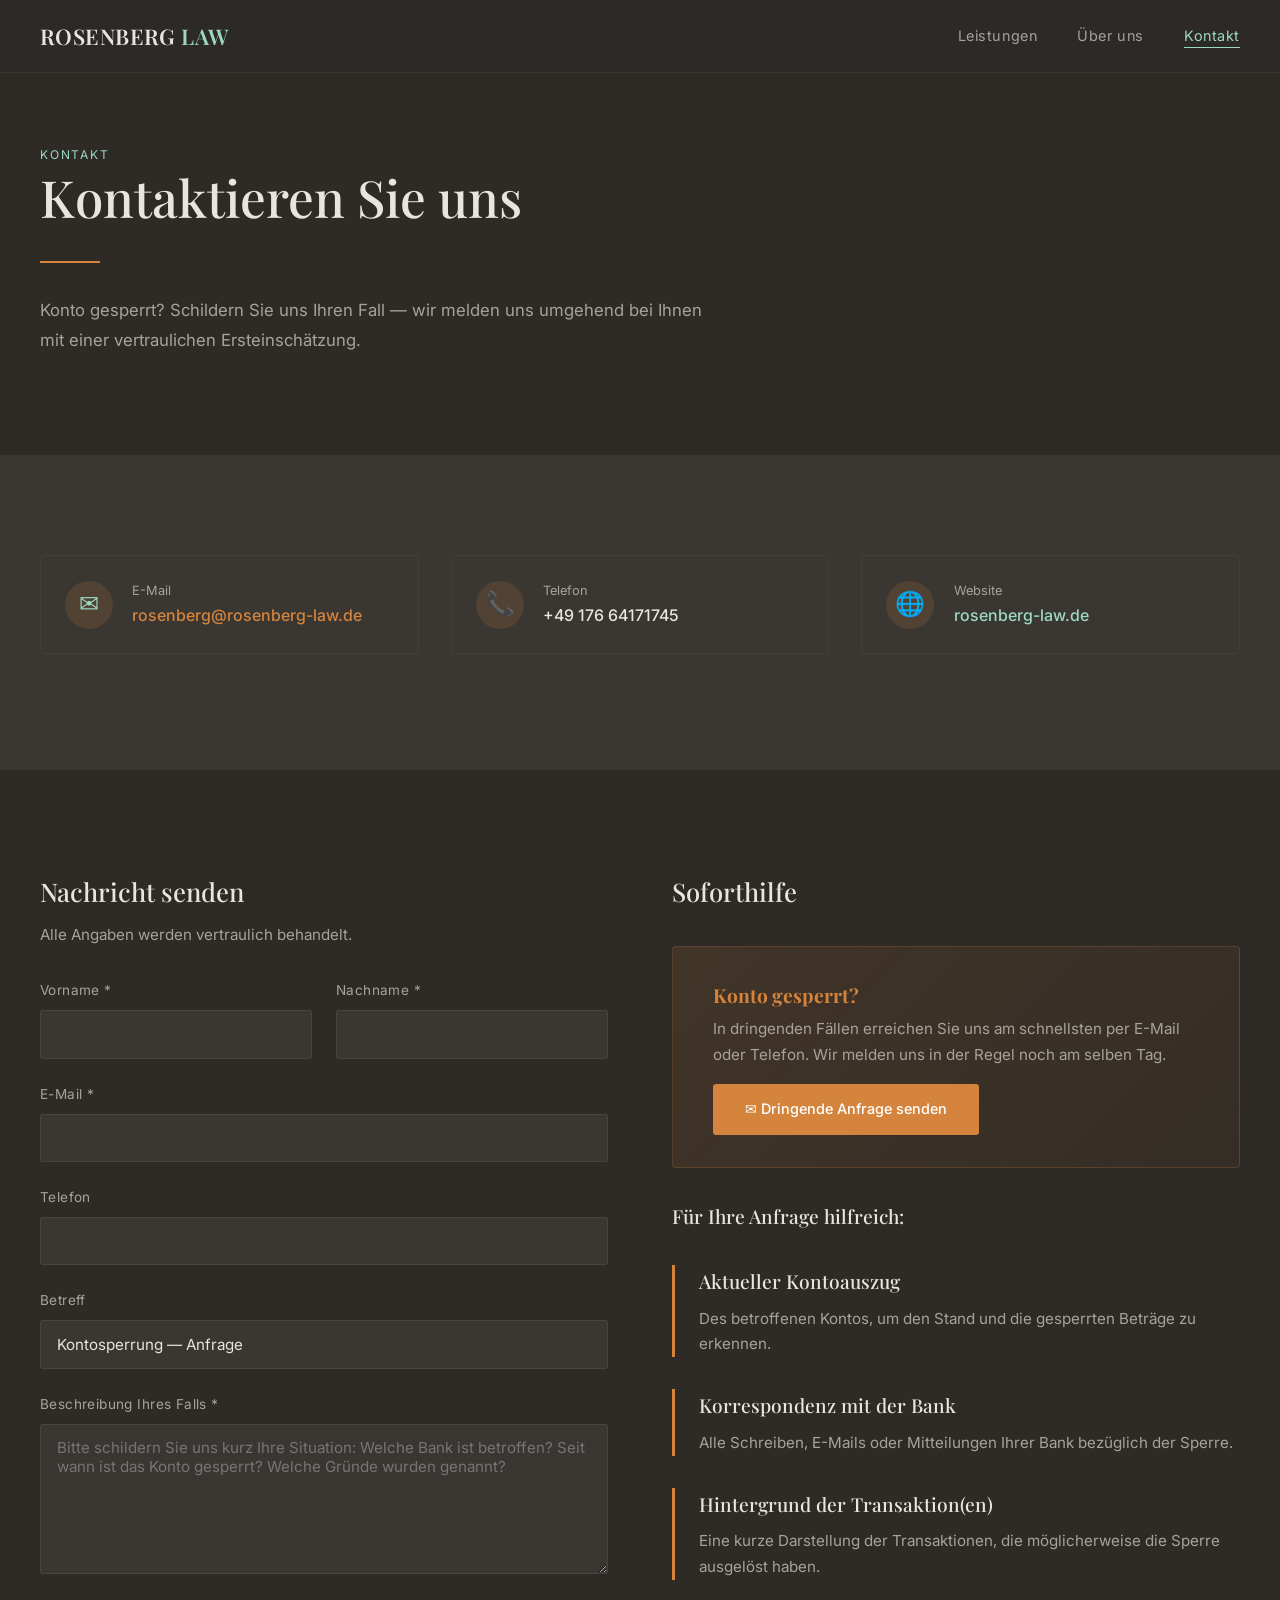
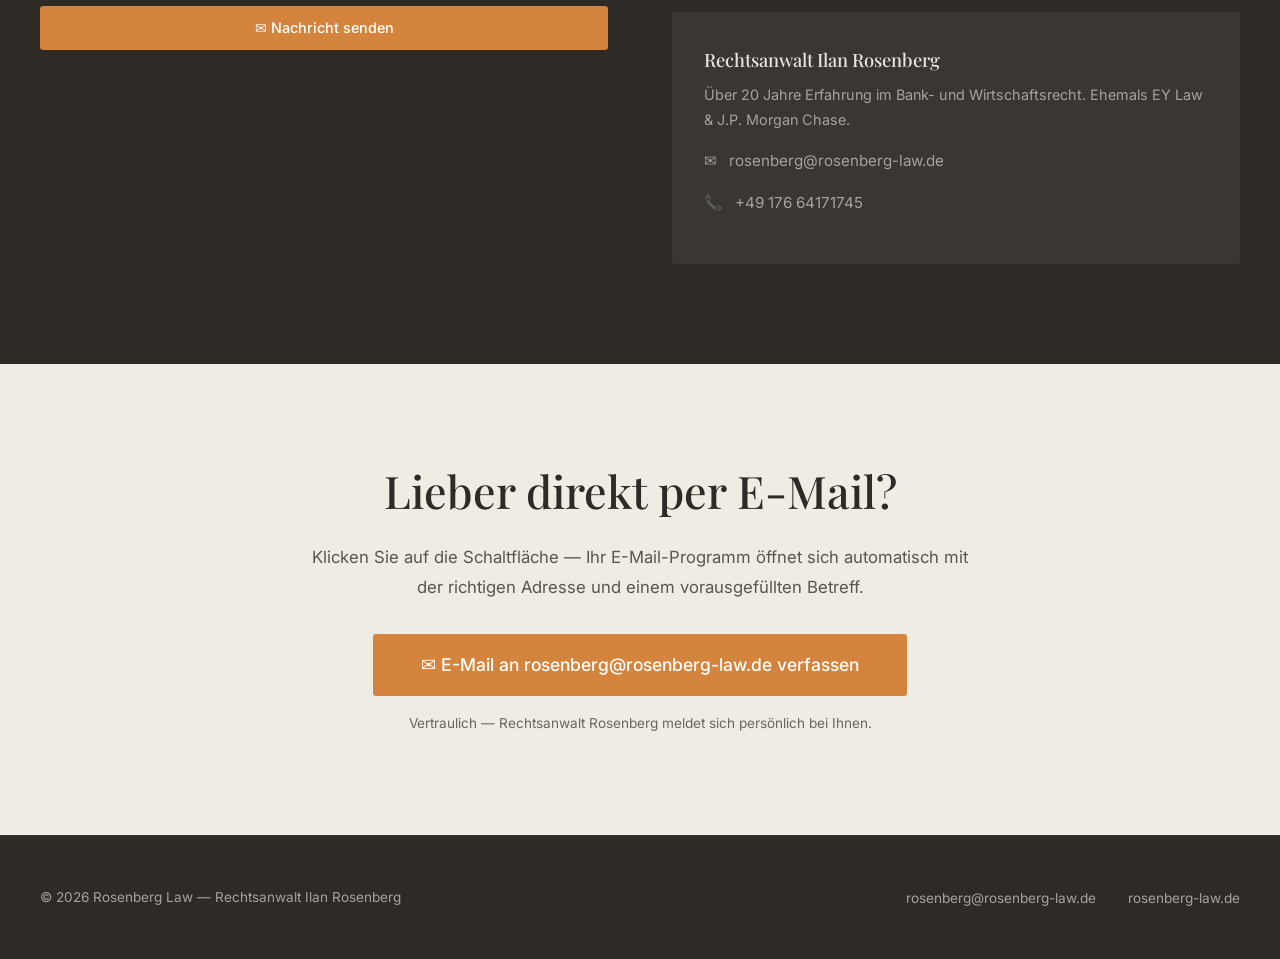
==== kontakt.html @ b6b386b5 "Add files via upload" ====
<!DOCTYPE html>
<html lang="de">
<head>
  <meta charset="UTF-8">
  <meta name="viewport" content="width=device-width, initial-scale=1.0">
  <meta name="description" content="Kontaktieren Sie Rechtsanwalt Ilan Rosenberg für eine vertrauliche Ersteinschätzung bei Kontosperrung.">
  <title>Kontakt | Rosenberg Law</title>
  <link rel="stylesheet" href="styles.css">
</head>
<body>

  <!-- NAV -->
  <nav class="nav">
    <div class="nav-inner">
      <a href="index.html" class="nav-logo">ROSENBERG <span>LAW</span></a>
      <ul class="nav-links" id="navLinks">
        <li><a href="leistungen.html">Leistungen</a></li>
        <li><a href="ueber-uns.html">Über uns</a></li>
        <li><a href="kontakt.html" class="active">Kontakt</a></li>
      </ul>
      <button class="nav-toggle" id="navToggle" aria-label="Menü">
        <span></span><span></span><span></span>
      </button>
    </div>
  </nav>

  <!-- PAGE HERO -->
  <section class="section section-dark" style="padding-top: 140px;">
    <div class="container">
      <span class="section-label">Kontakt</span>
      <h1 class="section-title" style="font-size: clamp(2rem, 4vw, 3.2rem);">Kontaktieren Sie uns</h1>
      <div class="divider"></div>
      <p class="section-text">
        Konto gesperrt? Schildern Sie uns Ihren Fall — wir melden uns umgehend bei Ihnen
        mit einer vertraulichen Ersteinschätzung.
      </p>
    </div>
  </section>

  <!-- CONTACT METHODS -->
  <section class="section section-darker">
    <div class="container">
      <div class="grid-3">
        <!-- Email CTA box -->
        <a href="mailto:rosenberg@rosenberg-law.de?subject=Kontosperrung%20–%20Anfrage" class="contact-card" style="text-decoration: none;">
          <div class="icon">✉</div>
          <div>
            <div class="label">E-Mail</div>
            <div class="value" style="color: var(--orange);">rosenberg@rosenberg-law.de</div>
          </div>
        </a>

        <!-- Phone -->
        <a href="tel:+4917664171745" class="contact-card" style="text-decoration: none;">
          <div class="icon">📞</div>
          <div>
            <div class="label">Telefon</div>
            <div class="value" style="color: var(--text-light);">+49 176 64171745</div>
          </div>
        </a>

        <!-- Website -->
        <a href="https://rosenberg-law.de" target="_blank" rel="noopener" class="contact-card" style="text-decoration: none;">
          <div class="icon">🌐</div>
          <div>
            <div class="label">Website</div>
            <div class="value" style="color: var(--mint);">rosenberg-law.de</div>
          </div>
        </a>
      </div>
    </div>
  </section>

  <!-- CONTACT FORM + INFO -->
  <section class="section section-dark">
    <div class="container">
      <div class="contact-grid">
        <!-- FORM -->
        <div>
          <h2 style="font-family: var(--serif); font-size: 1.6rem; font-weight: 500; margin-bottom: 0.5rem;">Nachricht senden</h2>
          <p style="color: var(--text-muted); margin-bottom: 2rem; font-size: 0.95rem;">
            Alle Angaben werden vertraulich behandelt.
          </p>

          <form action="mailto:rosenberg@rosenberg-law.de" method="post" enctype="text/plain">
            <div class="grid-2" style="gap: 1.5rem;">
              <div class="form-group">
                <label for="vorname">Vorname *</label>
                <input type="text" id="vorname" name="Vorname" required>
              </div>
              <div class="form-group">
                <label for="nachname">Nachname *</label>
                <input type="text" id="nachname" name="Nachname" required>
              </div>
            </div>

            <div class="form-group">
              <label for="email">E-Mail *</label>
              <input type="email" id="email" name="E-Mail" required>
            </div>

            <div class="form-group">
              <label for="telefon">Telefon</label>
              <input type="tel" id="telefon" name="Telefon">
            </div>

            <div class="form-group">
              <label for="betreff">Betreff</label>
              <input type="text" id="betreff" name="Betreff" value="Kontosperrung — Anfrage">
            </div>

            <div class="form-group">
              <label for="nachricht">Beschreibung Ihres Falls *</label>
              <textarea id="nachricht" name="Nachricht" placeholder="Bitte schildern Sie uns kurz Ihre Situation: Welche Bank ist betroffen? Seit wann ist das Konto gesperrt? Welche Gründe wurden genannt?" required></textarea>
            </div>

            <button type="submit" class="btn btn-primary" style="width: 100%; justify-content: center;">✉ Nachricht senden</button>
          </form>
        </div>

        <!-- INFO SIDEBAR -->
        <div>
          <h2 style="font-family: var(--serif); font-size: 1.6rem; font-weight: 500; margin-bottom: 2rem;">Soforthilfe</h2>

          <div class="urgency-banner" style="flex-direction: column; text-align: left;">
            <div>
              <h3>Konto gesperrt?</h3>
              <p style="margin-bottom: 1rem;">In dringenden Fällen erreichen Sie uns am schnellsten per E-Mail oder Telefon. Wir melden uns in der Regel noch am selben Tag.</p>
              <a href="mailto:rosenberg@rosenberg-law.de?subject=DRINGEND%20–%20Kontosperrung" class="btn btn-primary">✉ Dringende Anfrage senden</a>
            </div>
          </div>

          <div style="margin-top: 2rem;">
            <h3 style="font-family: var(--serif); font-size: 1.2rem; font-weight: 500; margin-bottom: 1rem;">Für Ihre Anfrage hilfreich:</h3>
            <div class="info-block">
              <h3>Aktueller Kontoauszug</h3>
              <p>Des betroffenen Kontos, um den Stand und die gesperrten Beträge zu erkennen.</p>
            </div>
            <div class="info-block">
              <h3>Korrespondenz mit der Bank</h3>
              <p>Alle Schreiben, E-Mails oder Mitteilungen Ihrer Bank bezüglich der Sperre.</p>
            </div>
            <div class="info-block">
              <h3>Hintergrund der Transaktion(en)</h3>
              <p>Eine kurze Darstellung der Transaktionen, die möglicherweise die Sperre ausgelöst haben.</p>
            </div>
          </div>

          <div style="margin-top: 2rem; padding: 2rem; background: var(--dark-lighter); border-radius: 4px;">
            <h3 style="font-family: var(--serif); font-size: 1.15rem; font-weight: 500; margin-bottom: 0.5rem;">Rechtsanwalt Ilan Rosenberg</h3>
            <p style="color: var(--text-muted); font-size: 0.9rem; margin-bottom: 1rem;">
              Über 20 Jahre Erfahrung im Bank- und Wirtschaftsrecht. Ehemals EY Law &amp; J.P. Morgan Chase.
            </p>
            <div class="bio-contact-item">
              <span>✉</span>
              <a href="mailto:rosenberg@rosenberg-law.de">rosenberg@rosenberg-law.de</a>
            </div>
            <div class="bio-contact-item">
              <span>📞</span>
              <a href="tel:+4917664171745">+49 176 64171745</a>
            </div>
          </div>
        </div>
      </div>
    </div>
  </section>

  <!-- LARGE EMAIL CTA -->
  <section class="section section-cream" style="text-align: center;">
    <div class="container">
      <h2 class="section-title">Lieber direkt per E-Mail?</h2>
      <p class="section-text" style="margin: 0 auto 2rem;">
        Klicken Sie auf die Schaltfläche — Ihr E-Mail-Programm öffnet sich automatisch
        mit der richtigen Adresse und einem vorausgefüllten Betreff.
      </p>
      <a href="mailto:rosenberg@rosenberg-law.de?subject=Kontosperrung%20–%20Anfrage&body=Sehr%20geehrter%20Herr%20Rosenberg%2C%0A%0Aich%20wende%20mich%20an%20Sie%2C%20da%20mein%20Konto%20gesperrt%20wurde.%0A%0AMit%20freundlichen%20Grüßen" class="btn btn-primary" style="font-size: 1.1rem; padding: 1rem 3rem;">
        ✉ E-Mail an rosenberg@rosenberg-law.de verfassen
      </a>
      <p style="color: #6B6560; font-size: 0.85rem; margin-top: 1rem;">
        Vertraulich — Rechtsanwalt Rosenberg meldet sich persönlich bei Ihnen.
      </p>
    </div>
  </section>

  <!-- FOOTER -->
  <footer class="footer">
    <div class="footer-inner">
      <div class="footer-copy">© 2026 Rosenberg Law — Rechtsanwalt Ilan Rosenberg</div>
      <ul class="footer-links">
        <li><a href="mailto:rosenberg@rosenberg-law.de">rosenberg@rosenberg-law.de</a></li>
        <li><a href="https://rosenberg-law.de" target="_blank" rel="noopener">rosenberg-law.de</a></li>
      </ul>
    </div>
  </footer>

  <script>
    const toggle = document.getElementById('navToggle');
    const links = document.getElementById('navLinks');
    toggle.addEventListener('click', () => links.classList.toggle('open'));
  </script>

</body>
</html>
---- styles.css ----
/* ========================================
   ROSENBERG LAW — Kontosperrung Website
   Color Palette:
   - Dark bg:     #2E2A26 (charcoal brown)
   - Accent mint: #9CD8C3
   - Accent orange: #D4843C
   - Light bg:    #F0EBE3 (warm cream)
   - Text light:  #E8E4DF
   - Text muted:  #A8A29E
   ======================================== */

@import url('https://fonts.googleapis.com/css2?family=Playfair+Display:ital,wght@0,400;0,500;0,600;0,700;1,400;1,500&family=Inter:wght@300;400;500;600&display=swap');

*, *::before, *::after {
  margin: 0;
  padding: 0;
  box-sizing: border-box;
}

:root {
  --dark: #2E2A26;
  --dark-lighter: #3A3632;
  --mint: #9CD8C3;
  --mint-dim: rgba(156, 216, 195, 0.15);
  --orange: #D4843C;
  --orange-dim: rgba(212, 132, 60, 0.15);
  --cream: #F0EBE3;
  --text-light: #E8E4DF;
  --text-muted: #A8A29E;
  --serif: 'Playfair Display', Georgia, serif;
  --sans: 'Inter', -apple-system, sans-serif;
}

html {
  scroll-behavior: smooth;
  font-size: 16px;
}

body {
  background: var(--dark);
  color: var(--text-light);
  font-family: var(--sans);
  line-height: 1.7;
  -webkit-font-smoothing: antialiased;
}

a {
  color: var(--mint);
  text-decoration: none;
  transition: color 0.2s;
}

a:hover {
  color: var(--orange);
}

img {
  max-width: 100%;
  height: auto;
}

/* ---- NAV ---- */
.nav {
  position: fixed;
  top: 0;
  left: 0;
  right: 0;
  z-index: 1000;
  background: rgba(46, 42, 38, 0.95);
  backdrop-filter: blur(12px);
  border-bottom: 1px solid rgba(156, 216, 195, 0.08);
  padding: 0 2rem;
}

.nav-inner {
  max-width: 1200px;
  margin: 0 auto;
  display: flex;
  justify-content: space-between;
  align-items: center;
  height: 72px;
}

.nav-logo {
  font-family: var(--serif);
  font-size: 1.35rem;
  font-weight: 600;
  color: var(--text-light);
  letter-spacing: 0.02em;
}

.nav-logo span {
  color: var(--mint);
}

.nav-links {
  display: flex;
  gap: 2.5rem;
  list-style: none;
}

.nav-links a {
  font-size: 0.9rem;
  font-weight: 400;
  color: var(--text-muted);
  letter-spacing: 0.04em;
  text-transform: none;
  position: relative;
  padding-bottom: 2px;
}

.nav-links a:hover,
.nav-links a.active {
  color: var(--mint);
}

.nav-links a::after {
  content: '';
  position: absolute;
  bottom: -2px;
  left: 0;
  width: 0;
  height: 1px;
  background: var(--mint);
  transition: width 0.3s;
}

.nav-links a:hover::after,
.nav-links a.active::after {
  width: 100%;
}

/* Mobile nav toggle */
.nav-toggle {
  display: none;
  background: none;
  border: none;
  cursor: pointer;
  padding: 0.5rem;
}

.nav-toggle span {
  display: block;
  width: 24px;
  height: 2px;
  background: var(--text-light);
  margin: 5px 0;
  transition: 0.3s;
}

/* ---- HERO ---- */
.hero {
  min-height: 100vh;
  display: flex;
  align-items: center;
  padding: 120px 2rem 80px;
  position: relative;
  overflow: hidden;
}

.hero::before {
  content: '';
  position: absolute;
  top: -40%;
  right: -20%;
  width: 600px;
  height: 600px;
  background: radial-gradient(circle, rgba(212, 132, 60, 0.06) 0%, transparent 70%);
  pointer-events: none;
}

.hero-inner {
  max-width: 1200px;
  margin: 0 auto;
  width: 100%;
}

.hero-label {
  display: inline-block;
  font-size: 0.75rem;
  letter-spacing: 0.15em;
  text-transform: uppercase;
  color: var(--orange);
  border: 1px solid rgba(212, 132, 60, 0.3);
  padding: 0.35rem 1rem;
  border-radius: 2px;
  margin-bottom: 2rem;
}

.hero h1 {
  font-family: var(--serif);
  font-size: clamp(2.4rem, 5vw, 4rem);
  font-weight: 500;
  line-height: 1.15;
  color: var(--text-light);
  max-width: 720px;
  margin-bottom: 1.5rem;
}

.hero h1 em {
  color: var(--orange);
  font-style: normal;
}

.hero-sub {
  font-size: 1.1rem;
  color: var(--text-muted);
  max-width: 600px;
  line-height: 1.8;
  margin-bottom: 2.5rem;
}

/* ---- BUTTONS ---- */
.btn {
  display: inline-flex;
  align-items: center;
  gap: 0.5rem;
  padding: 0.85rem 2rem;
  font-family: var(--sans);
  font-size: 0.9rem;
  font-weight: 500;
  border: none;
  border-radius: 3px;
  cursor: pointer;
  transition: all 0.25s;
  text-decoration: none;
}

.btn-primary {
  background: var(--orange);
  color: #fff;
}

.btn-primary:hover {
  background: #c07535;
  color: #fff;
}

.btn-outline {
  background: transparent;
  color: var(--mint);
  border: 1px solid rgba(156, 216, 195, 0.3);
}

.btn-outline:hover {
  background: var(--mint-dim);
  color: var(--mint);
}

.btn-group {
  display: flex;
  gap: 1rem;
  flex-wrap: wrap;
}

/* ---- EMAIL CTA BOX ---- */
.email-cta {
  display: inline-flex;
  align-items: center;
  gap: 0.75rem;
  background: var(--orange-dim);
  border: 1px solid rgba(212, 132, 60, 0.25);
  border-radius: 4px;
  padding: 1rem 1.5rem;
  transition: all 0.25s;
  color: var(--text-light);
}

.email-cta:hover {
  background: rgba(212, 132, 60, 0.25);
  color: var(--text-light);
  border-color: var(--orange);
}

.email-cta .icon {
  font-size: 1.3rem;
}

.email-cta .label {
  font-size: 0.8rem;
  color: var(--text-muted);
  display: block;
}

.email-cta .address {
  font-size: 1rem;
  font-weight: 500;
  color: var(--orange);
}

/* ---- SECTIONS ---- */
.section {
  padding: 100px 2rem;
}

.section-dark {
  background: var(--dark);
}

.section-darker {
  background: var(--dark-lighter);
}

.section-cream {
  background: var(--cream);
  color: #2E2A26;
}

.section-cream .text-muted {
  color: #6B6560;
}

.container {
  max-width: 1200px;
  margin: 0 auto;
}

.section-label {
  font-size: 0.75rem;
  letter-spacing: 0.15em;
  text-transform: uppercase;
  color: var(--mint);
  margin-bottom: 1rem;
}

.section-cream .section-label {
  color: var(--orange);
}

.section-title {
  font-family: var(--serif);
  font-size: clamp(1.8rem, 3.5vw, 2.8rem);
  font-weight: 500;
  line-height: 1.2;
  margin-bottom: 1.5rem;
}

.section-cream .section-title {
  color: var(--dark);
}

.section-text {
  font-size: 1.05rem;
  color: var(--text-muted);
  max-width: 680px;
  line-height: 1.8;
}

.section-cream .section-text {
  color: #5A5550;
}

.divider {
  width: 60px;
  height: 2px;
  background: var(--orange);
  margin: 2rem 0;
}

/* ---- GRID LAYOUTS ---- */
.grid-2 {
  display: grid;
  grid-template-columns: 1fr 1fr;
  gap: 3rem;
  align-items: start;
}

.grid-3 {
  display: grid;
  grid-template-columns: repeat(3, 1fr);
  gap: 2rem;
}

/* ---- CARDS ---- */
.card {
  background: var(--dark-lighter);
  border: 1px solid rgba(156, 216, 195, 0.06);
  border-radius: 4px;
  padding: 2.5rem 2rem;
  transition: all 0.3s;
}

.card:hover {
  border-color: rgba(156, 216, 195, 0.15);
  transform: translateY(-2px);
}

.card-icon {
  font-size: 2rem;
  margin-bottom: 1.2rem;
}

.card h3 {
  font-family: var(--serif);
  font-size: 1.25rem;
  font-weight: 500;
  margin-bottom: 0.8rem;
  color: var(--text-light);
}

.card p {
  font-size: 0.95rem;
  color: var(--text-muted);
  line-height: 1.7;
}

/* Cream-section cards */
.section-cream .card {
  background: #fff;
  border-color: rgba(46, 42, 38, 0.08);
}

.section-cream .card:hover {
  border-color: var(--orange);
}

.section-cream .card h3 {
  color: var(--dark);
}

.section-cream .card p {
  color: #5A5550;
}

/* ---- INFO BLOCKS (kontosperre style) ---- */
.info-block {
  border-left: 3px solid var(--orange);
  padding-left: 1.5rem;
  margin: 2rem 0;
}

.info-block h3 {
  font-family: var(--serif);
  font-size: 1.2rem;
  font-weight: 500;
  margin-bottom: 0.5rem;
}

.info-block p {
  color: var(--text-muted);
  font-size: 0.95rem;
}

/* ---- STEPS ---- */
.steps {
  counter-reset: step;
}

.step {
  display: flex;
  gap: 2rem;
  margin-bottom: 3rem;
  align-items: flex-start;
}

.step-number {
  flex-shrink: 0;
  width: 56px;
  height: 56px;
  display: flex;
  align-items: center;
  justify-content: center;
  font-family: var(--serif);
  font-size: 1.4rem;
  font-weight: 600;
  color: var(--orange);
  border: 1px solid rgba(212, 132, 60, 0.3);
  border-radius: 50%;
}

.step-content h3 {
  font-family: var(--serif);
  font-size: 1.15rem;
  font-weight: 500;
  margin-bottom: 0.5rem;
}

.step-content p {
  color: var(--text-muted);
  font-size: 0.95rem;
}

/* ---- URGENCY BANNER ---- */
.urgency-banner {
  background: linear-gradient(135deg, rgba(212, 132, 60, 0.12), rgba(212, 132, 60, 0.04));
  border: 1px solid rgba(212, 132, 60, 0.2);
  border-radius: 4px;
  padding: 2rem 2.5rem;
  margin: 2rem 0;
  display: flex;
  align-items: center;
  gap: 1.5rem;
}

.urgency-banner .icon {
  font-size: 2.5rem;
  flex-shrink: 0;
}

.urgency-banner h3 {
  font-family: var(--serif);
  font-size: 1.2rem;
  color: var(--orange);
  margin-bottom: 0.3rem;
}

.urgency-banner p {
  font-size: 0.95rem;
  color: var(--text-muted);
}

/* ---- ABOUT / BIO ---- */
.bio-grid {
  display: grid;
  grid-template-columns: 1fr 1.5fr;
  gap: 4rem;
  align-items: start;
}

.bio-sidebar {
  position: sticky;
  top: 100px;
}

.bio-name {
  font-family: var(--serif);
  font-size: 2rem;
  font-weight: 500;
  margin-bottom: 0.5rem;
}

.bio-title {
  color: var(--mint);
  font-size: 0.95rem;
  margin-bottom: 2rem;
}

.bio-contact-item {
  display: flex;
  align-items: center;
  gap: 0.75rem;
  margin-bottom: 1rem;
  font-size: 0.95rem;
  color: var(--text-muted);
}

.bio-contact-item a {
  color: var(--text-muted);
}

.bio-contact-item a:hover {
  color: var(--mint);
}

/* ---- CONTACT FORM ---- */
.contact-grid {
  display: grid;
  grid-template-columns: 1fr 1fr;
  gap: 4rem;
}

.form-group {
  margin-bottom: 1.5rem;
}

.form-group label {
  display: block;
  font-size: 0.85rem;
  color: var(--text-muted);
  margin-bottom: 0.5rem;
  letter-spacing: 0.03em;
}

.form-group input,
.form-group textarea {
  width: 100%;
  padding: 0.85rem 1rem;
  background: var(--dark-lighter);
  border: 1px solid rgba(156, 216, 195, 0.1);
  border-radius: 3px;
  color: var(--text-light);
  font-family: var(--sans);
  font-size: 0.95rem;
  transition: border-color 0.2s;
}

.form-group input:focus,
.form-group textarea:focus {
  outline: none;
  border-color: var(--mint);
}

.form-group textarea {
  min-height: 150px;
  resize: vertical;
}

/* ---- CONTACT INFO CARDS ---- */
.contact-card {
  display: flex;
  align-items: center;
  gap: 1.2rem;
  padding: 1.5rem;
  background: var(--dark-lighter);
  border: 1px solid rgba(156, 216, 195, 0.06);
  border-radius: 4px;
  margin-bottom: 1rem;
  transition: border-color 0.2s;
}

.contact-card:hover {
  border-color: rgba(212, 132, 60, 0.3);
}

.contact-card .icon {
  font-size: 1.5rem;
  width: 48px;
  height: 48px;
  display: flex;
  align-items: center;
  justify-content: center;
  background: var(--orange-dim);
  border-radius: 50%;
  flex-shrink: 0;
}

.contact-card .label {
  font-size: 0.8rem;
  color: var(--text-muted);
}

.contact-card .value {
  font-size: 1rem;
  font-weight: 500;
}

/* ---- FOOTER ---- */
.footer {
  background: var(--dark);
  border-top: 1px solid rgba(156, 216, 195, 0.06);
  padding: 3rem 2rem;
}

.footer-inner {
  max-width: 1200px;
  margin: 0 auto;
  display: flex;
  justify-content: space-between;
  align-items: center;
  flex-wrap: wrap;
  gap: 1rem;
}

.footer-copy {
  font-size: 0.85rem;
  color: var(--text-muted);
}

.footer-links {
  display: flex;
  gap: 2rem;
  list-style: none;
}

.footer-links a {
  font-size: 0.85rem;
  color: var(--text-muted);
}

/* ---- RESPONSIVE ---- */
@media (max-width: 900px) {
  .grid-2, .grid-3, .bio-grid, .contact-grid {
    grid-template-columns: 1fr;
  }

  .nav-links {
    display: none;
    position: absolute;
    top: 72px;
    left: 0;
    right: 0;
    background: rgba(46, 42, 38, 0.98);
    flex-direction: column;
    padding: 1.5rem 2rem;
    gap: 1.2rem;
    border-bottom: 1px solid rgba(156, 216, 195, 0.08);
  }

  .nav-links.open {
    display: flex;
  }

  .nav-toggle {
    display: block;
  }

  .hero h1 {
    font-size: 2rem;
  }

  .section {
    padding: 60px 1.5rem;
  }

  .bio-sidebar {
    position: static;
  }

  .step {
    flex-direction: column;
    gap: 1rem;
  }

  .urgency-banner {
    flex-direction: column;
    text-align: center;
  }
}
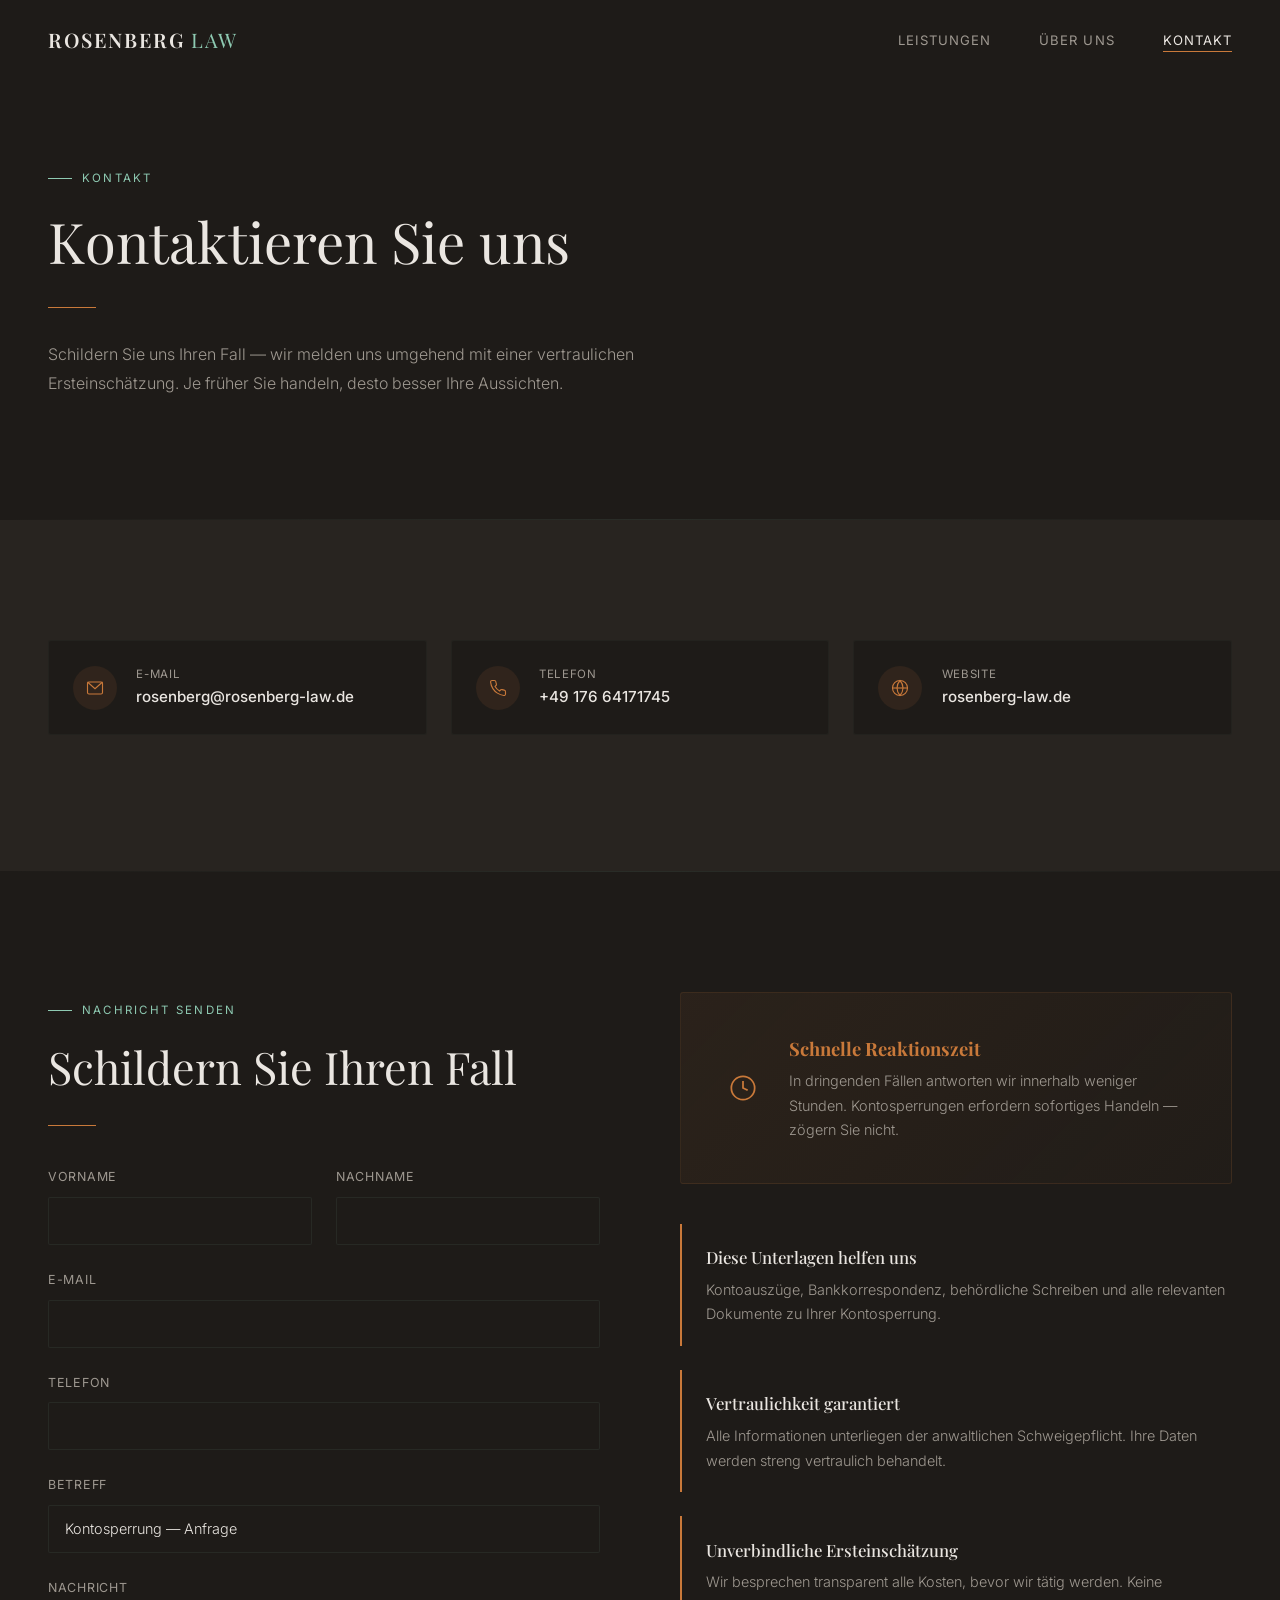
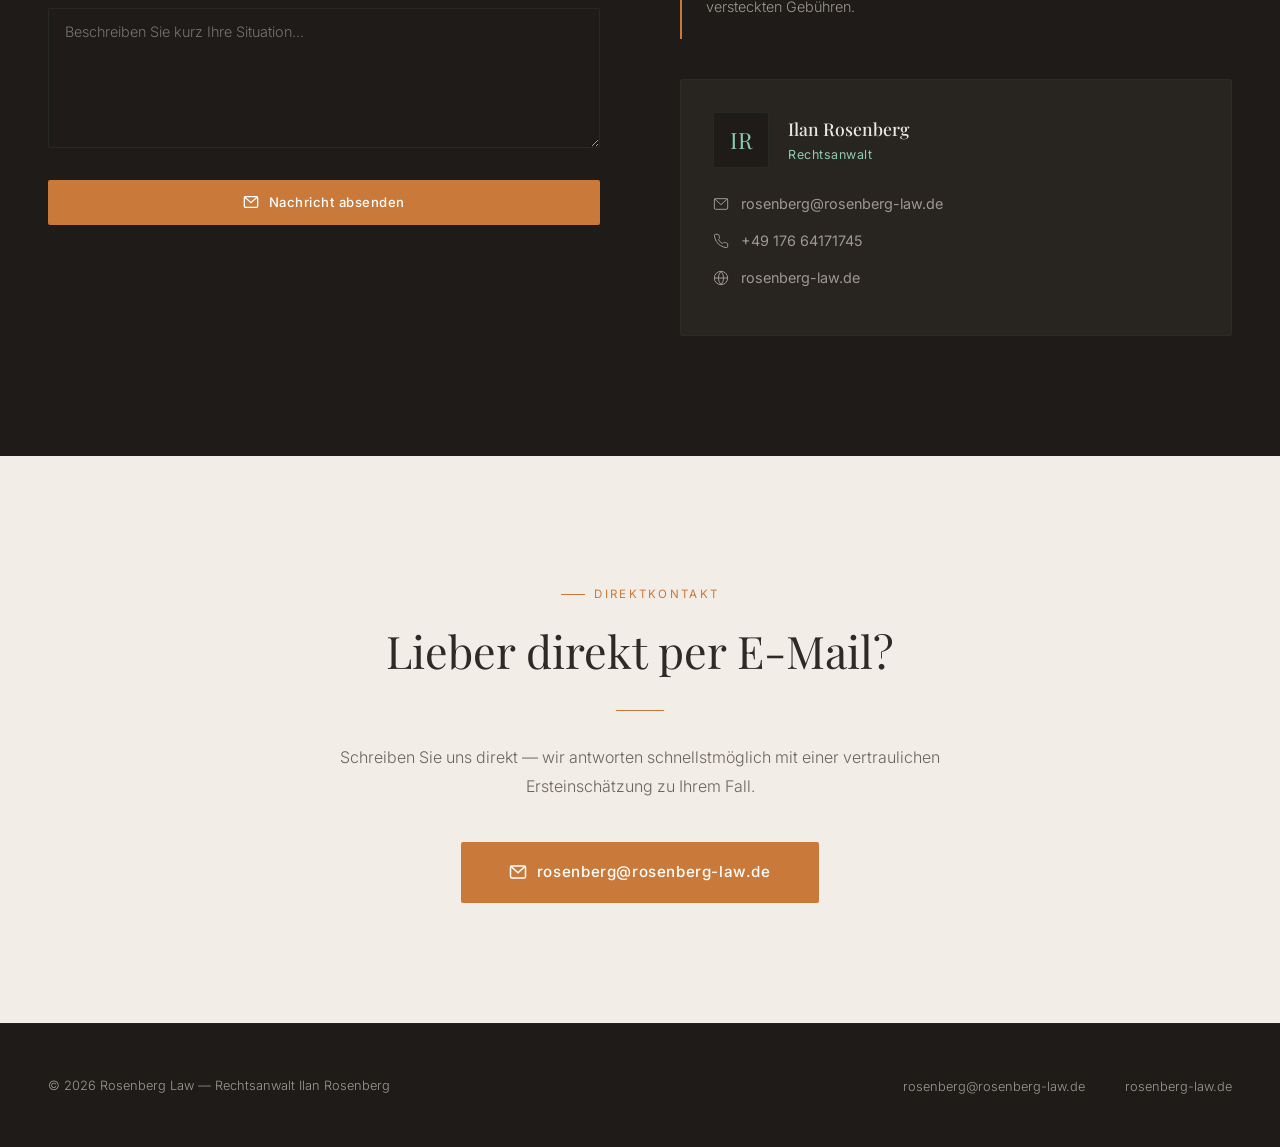
==== commit e3677465: "Add files via upload" ====
--- a/kontakt.html
+++ b/kontakt.html
@@ -3,161 +3,165 @@
 <head>
   <meta charset="UTF-8">
   <meta name="viewport" content="width=device-width, initial-scale=1.0">
-  <meta name="description" content="Kontaktieren Sie Rechtsanwalt Ilan Rosenberg für eine vertrauliche Ersteinschätzung bei Kontosperrung.">
-  <title>Kontakt | Rosenberg Law</title>
+  <meta name="description" content="Kontaktieren Sie Rechtsanwalt Ilan Rosenberg bei Kontosperrung wegen Geldw&auml;scheverdacht. Schnelle und vertrauliche Ersteinsch&auml;tzung.">
+  <title>Kontakt | Rosenberg Law &mdash; Rechtsanwalt f&uuml;r Kontosperrungen</title>
   <link rel="stylesheet" href="styles.css">
 </head>
 <body>
 
-  <!-- NAV -->
-  <nav class="nav">
+  <nav class="nav" id="nav">
     <div class="nav-inner">
-      <a href="index.html" class="nav-logo">ROSENBERG <span>LAW</span></a>
+      <a href="index.html" class="nav-logo">Rosenberg <span>Law</span></a>
       <ul class="nav-links" id="navLinks">
         <li><a href="leistungen.html">Leistungen</a></li>
-        <li><a href="ueber-uns.html">Über uns</a></li>
+        <li><a href="ueber-uns.html">&Uuml;ber uns</a></li>
         <li><a href="kontakt.html" class="active">Kontakt</a></li>
       </ul>
-      <button class="nav-toggle" id="navToggle" aria-label="Menü">
-        <span></span><span></span><span></span>
-      </button>
+      <button class="nav-toggle" id="navToggle" aria-label="Men&uuml;"><span></span><span></span><span></span></button>
     </div>
   </nav>
 
   <!-- PAGE HERO -->
-  <section class="section section-dark" style="padding-top: 140px;">
+  <section class="section section-dark" style="padding-top: 160px;">
     <div class="container">
-      <span class="section-label">Kontakt</span>
-      <h1 class="section-title" style="font-size: clamp(2rem, 4vw, 3.2rem);">Kontaktieren Sie uns</h1>
-      <div class="divider"></div>
-      <p class="section-text">
-        Konto gesperrt? Schildern Sie uns Ihren Fall — wir melden uns umgehend bei Ihnen
-        mit einer vertraulichen Ersteinschätzung.
-      </p>
-    </div>
-  </section>
-
-  <!-- CONTACT METHODS -->
-  <section class="section section-darker">
+      <div class="section-eyebrow reveal"><span class="line"></span> Kontakt</div>
+      <h1 class="section-title reveal" style="font-size: clamp(2.4rem, 4.5vw, 3.5rem);">Kontaktieren Sie uns</h1>
+      <div class="divider reveal"></div>
+      <p class="section-text reveal">Schildern Sie uns Ihren Fall — wir melden uns umgehend mit einer vertraulichen Ersteinsch&auml;tzung. Je fr&uuml;her Sie handeln, desto besser Ihre Aussichten.</p>
+    </div>
+  </section>
+
+  <hr class="section-sep">
+
+  <!-- CONTACT METHOD CARDS -->
+  <section class="section section-surface">
     <div class="container">
       <div class="grid-3">
-        <!-- Email CTA box -->
-        <a href="mailto:rosenberg@rosenberg-law.de?subject=Kontosperrung%20–%20Anfrage" class="contact-card" style="text-decoration: none;">
-          <div class="icon">✉</div>
+        <a href="mailto:rosenberg@rosenberg-law.de" class="contact-card reveal" style="text-decoration: none; color: inherit;">
+          <div class="icon-circle">
+            <svg viewBox="0 0 24 24" fill="none" stroke="currentColor" stroke-width="1.5"><rect x="2" y="4" width="20" height="16" rx="2"/><path d="M22 4L12 13 2 4"/></svg>
+          </div>
           <div>
             <div class="label">E-Mail</div>
-            <div class="value" style="color: var(--orange);">rosenberg@rosenberg-law.de</div>
-          </div>
-        </a>
-
-        <!-- Phone -->
-        <a href="tel:+4917664171745" class="contact-card" style="text-decoration: none;">
-          <div class="icon">📞</div>
+            <div class="value">rosenberg@rosenberg-law.de</div>
+          </div>
+        </a>
+        <a href="tel:+4917664171745" class="contact-card reveal reveal-delay-1" style="text-decoration: none; color: inherit;">
+          <div class="icon-circle">
+            <svg viewBox="0 0 24 24" fill="none" stroke="currentColor" stroke-width="1.5"><path d="M22 16.92v3a2 2 0 0 1-2.18 2 19.79 19.79 0 0 1-8.63-3.07 19.5 19.5 0 0 1-6-6 19.79 19.79 0 0 1-3.07-8.67A2 2 0 0 1 4.11 2h3a2 2 0 0 1 2 1.72 12.84 12.84 0 0 0 .7 2.81 2 2 0 0 1-.45 2.11L8.09 9.91a16 16 0 0 0 6 6l1.27-1.27a2 2 0 0 1 2.11-.45 12.84 12.84 0 0 0 2.81.7A2 2 0 0 1 22 16.92z"/></svg>
+          </div>
           <div>
             <div class="label">Telefon</div>
-            <div class="value" style="color: var(--text-light);">+49 176 64171745</div>
-          </div>
-        </a>
-
-        <!-- Website -->
-        <a href="https://rosenberg-law.de" target="_blank" rel="noopener" class="contact-card" style="text-decoration: none;">
-          <div class="icon">🌐</div>
+            <div class="value">+49 176 64171745</div>
+          </div>
+        </a>
+        <a href="https://rosenberg-law.de" target="_blank" rel="noopener" class="contact-card reveal reveal-delay-2" style="text-decoration: none; color: inherit;">
+          <div class="icon-circle">
+            <svg viewBox="0 0 24 24" fill="none" stroke="currentColor" stroke-width="1.5"><circle cx="12" cy="12" r="10"/><line x1="2" y1="12" x2="22" y2="12"/><path d="M12 2a15.3 15.3 0 0 1 4 10 15.3 15.3 0 0 1-4 10 15.3 15.3 0 0 1-4-10 15.3 15.3 0 0 1 4-10z"/></svg>
+          </div>
           <div>
             <div class="label">Website</div>
-            <div class="value" style="color: var(--mint);">rosenberg-law.de</div>
+            <div class="value">rosenberg-law.de</div>
           </div>
         </a>
       </div>
     </div>
   </section>
 
-  <!-- CONTACT FORM + INFO -->
+  <hr class="section-sep">
+
+  <!-- CONTACT FORM + SIDEBAR -->
   <section class="section section-dark">
     <div class="container">
       <div class="contact-grid">
         <!-- FORM -->
         <div>
-          <h2 style="font-family: var(--serif); font-size: 1.6rem; font-weight: 500; margin-bottom: 0.5rem;">Nachricht senden</h2>
-          <p style="color: var(--text-muted); margin-bottom: 2rem; font-size: 0.95rem;">
-            Alle Angaben werden vertraulich behandelt.
-          </p>
-
-          <form action="mailto:rosenberg@rosenberg-law.de" method="post" enctype="text/plain">
-            <div class="grid-2" style="gap: 1.5rem;">
+          <div class="section-eyebrow reveal"><span class="line"></span> Nachricht senden</div>
+          <h2 class="section-title reveal">Schildern Sie Ihren Fall</h2>
+          <div class="divider reveal"></div>
+          <form action="mailto:rosenberg@rosenberg-law.de" method="post" enctype="text/plain" style="margin-top: 2.5rem;">
+            <div class="grid-2 reveal" style="gap: 1.5rem;">
               <div class="form-group">
-                <label for="vorname">Vorname *</label>
-                <input type="text" id="vorname" name="Vorname" required>
+                <label for="vorname">Vorname</label>
+                <input type="text" id="vorname" name="vorname" required>
               </div>
               <div class="form-group">
-                <label for="nachname">Nachname *</label>
-                <input type="text" id="nachname" name="Nachname" required>
-              </div>
-            </div>
-
-            <div class="form-group">
-              <label for="email">E-Mail *</label>
-              <input type="email" id="email" name="E-Mail" required>
-            </div>
-
-            <div class="form-group">
+                <label for="nachname">Nachname</label>
+                <input type="text" id="nachname" name="nachname" required>
+              </div>
+            </div>
+            <div class="form-group reveal">
+              <label for="email">E-Mail</label>
+              <input type="email" id="email" name="email" required>
+            </div>
+            <div class="form-group reveal">
               <label for="telefon">Telefon</label>
-              <input type="tel" id="telefon" name="Telefon">
-            </div>
-
-            <div class="form-group">
+              <input type="tel" id="telefon" name="telefon">
+            </div>
+            <div class="form-group reveal">
               <label for="betreff">Betreff</label>
-              <input type="text" id="betreff" name="Betreff" value="Kontosperrung — Anfrage">
-            </div>
-
-            <div class="form-group">
-              <label for="nachricht">Beschreibung Ihres Falls *</label>
-              <textarea id="nachricht" name="Nachricht" placeholder="Bitte schildern Sie uns kurz Ihre Situation: Welche Bank ist betroffen? Seit wann ist das Konto gesperrt? Welche Gründe wurden genannt?" required></textarea>
-            </div>
-
-            <button type="submit" class="btn btn-primary" style="width: 100%; justify-content: center;">✉ Nachricht senden</button>
+              <input type="text" id="betreff" name="betreff" value="Kontosperrung — Anfrage">
+            </div>
+            <div class="form-group reveal">
+              <label for="nachricht">Nachricht</label>
+              <textarea id="nachricht" name="nachricht" placeholder="Beschreiben Sie kurz Ihre Situation..."></textarea>
+            </div>
+            <div class="reveal">
+              <button type="submit" class="btn btn-primary" style="width: 100%; justify-content: center;">
+                <svg width="16" height="16" viewBox="0 0 24 24" fill="none" stroke="currentColor" stroke-width="2"><rect x="2" y="4" width="20" height="16" rx="2"/><path d="M22 4L12 13 2 4"/></svg>
+                Nachricht absenden
+              </button>
+            </div>
           </form>
         </div>
 
-        <!-- INFO SIDEBAR -->
+        <!-- SIDEBAR -->
         <div>
-          <h2 style="font-family: var(--serif); font-size: 1.6rem; font-weight: 500; margin-bottom: 2rem;">Soforthilfe</h2>
-
-          <div class="urgency-banner" style="flex-direction: column; text-align: left;">
-            <div>
-              <h3>Konto gesperrt?</h3>
-              <p style="margin-bottom: 1rem;">In dringenden Fällen erreichen Sie uns am schnellsten per E-Mail oder Telefon. Wir melden uns in der Regel noch am selben Tag.</p>
-              <a href="mailto:rosenberg@rosenberg-law.de?subject=DRINGEND%20–%20Kontosperrung" class="btn btn-primary">✉ Dringende Anfrage senden</a>
-            </div>
-          </div>
-
-          <div style="margin-top: 2rem;">
-            <h3 style="font-family: var(--serif); font-size: 1.2rem; font-weight: 500; margin-bottom: 1rem;">Für Ihre Anfrage hilfreich:</h3>
-            <div class="info-block">
-              <h3>Aktueller Kontoauszug</h3>
-              <p>Des betroffenen Kontos, um den Stand und die gesperrten Beträge zu erkennen.</p>
-            </div>
-            <div class="info-block">
-              <h3>Korrespondenz mit der Bank</h3>
-              <p>Alle Schreiben, E-Mails oder Mitteilungen Ihrer Bank bezüglich der Sperre.</p>
-            </div>
-            <div class="info-block">
-              <h3>Hintergrund der Transaktion(en)</h3>
-              <p>Eine kurze Darstellung der Transaktionen, die möglicherweise die Sperre ausgelöst haben.</p>
-            </div>
-          </div>
-
-          <div style="margin-top: 2rem; padding: 2rem; background: var(--dark-lighter); border-radius: 4px;">
-            <h3 style="font-family: var(--serif); font-size: 1.15rem; font-weight: 500; margin-bottom: 0.5rem;">Rechtsanwalt Ilan Rosenberg</h3>
-            <p style="color: var(--text-muted); font-size: 0.9rem; margin-bottom: 1rem;">
-              Über 20 Jahre Erfahrung im Bank- und Wirtschaftsrecht. Ehemals EY Law &amp; J.P. Morgan Chase.
-            </p>
+          <!-- Urgency Banner -->
+          <div class="urgency-banner reveal" style="margin-bottom: 2.5rem;">
+            <svg width="28" height="28" viewBox="0 0 24 24" fill="none" stroke="currentColor" stroke-width="1.5"><circle cx="12" cy="12" r="10"/><polyline points="12 6 12 12 16 14"/></svg>
+            <div style="flex: 1;">
+              <h3>Schnelle Reaktionszeit</h3>
+              <p>In dringenden F&auml;llen antworten wir innerhalb weniger Stunden. Kontosperrungen erfordern sofortiges Handeln — z&ouml;gern Sie nicht.</p>
+            </div>
+          </div>
+
+          <!-- Helpful Documents -->
+          <div class="info-block reveal">
+            <h3>Diese Unterlagen helfen uns</h3>
+            <p>Kontoausz&uuml;ge, Bankkorrespondenz, beh&ouml;rdliche Schreiben und alle relevanten Dokumente zu Ihrer Kontosperrung.</p>
+          </div>
+          <div class="info-block reveal reveal-delay-1">
+            <h3>Vertraulichkeit garantiert</h3>
+            <p>Alle Informationen unterliegen der anwaltlichen Schweigepflicht. Ihre Daten werden streng vertraulich behandelt.</p>
+          </div>
+          <div class="info-block reveal reveal-delay-2">
+            <h3>Unverbindliche Ersteinsch&auml;tzung</h3>
+            <p>Wir besprechen transparent alle Kosten, bevor wir t&auml;tig werden. Keine versteckten Geb&uuml;hren.</p>
+          </div>
+
+          <!-- Mini Lawyer Bio Card -->
+          <div class="reveal reveal-delay-3" style="margin-top: 2.5rem; padding: 2rem; background: var(--dark-surface); border: 1px solid rgba(142,202,178,0.04); border-radius: 3px;">
+            <div style="display: flex; align-items: center; gap: 1.2rem; margin-bottom: 1.5rem;">
+              <div style="width: 56px; height: 56px; background: var(--dark); border: 1px solid rgba(142,202,178,0.08); border-radius: 3px; display: flex; align-items: center; justify-content: center; flex-shrink: 0;">
+                <span style="font-family: var(--serif); font-size: 1.4rem; color: var(--mint);">IR</span>
+              </div>
+              <div>
+                <div style="font-family: var(--serif); font-size: 1.1rem; font-weight: 500;">Ilan Rosenberg</div>
+                <div style="font-size: 0.78rem; color: var(--mint); letter-spacing: 0.04em;">Rechtsanwalt</div>
+              </div>
+            </div>
             <div class="bio-contact-item">
-              <span>✉</span>
+              <svg viewBox="0 0 24 24" fill="none" stroke="currentColor" stroke-width="1.5"><rect x="2" y="4" width="20" height="16" rx="2"/><path d="M22 4L12 13 2 4"/></svg>
               <a href="mailto:rosenberg@rosenberg-law.de">rosenberg@rosenberg-law.de</a>
             </div>
             <div class="bio-contact-item">
-              <span>📞</span>
+              <svg viewBox="0 0 24 24" fill="none" stroke="currentColor" stroke-width="1.5"><path d="M22 16.92v3a2 2 0 0 1-2.18 2 19.79 19.79 0 0 1-8.63-3.07 19.5 19.5 0 0 1-6-6 19.79 19.79 0 0 1-3.07-8.67A2 2 0 0 1 4.11 2h3a2 2 0 0 1 2 1.72 12.84 12.84 0 0 0 .7 2.81 2 2 0 0 1-.45 2.11L8.09 9.91a16 16 0 0 0 6 6l1.27-1.27a2 2 0 0 1 2.11-.45 12.84 12.84 0 0 0 2.81.7A2 2 0 0 1 22 16.92z"/></svg>
               <a href="tel:+4917664171745">+49 176 64171745</a>
+            </div>
+            <div class="bio-contact-item">
+              <svg viewBox="0 0 24 24" fill="none" stroke="currentColor" stroke-width="1.5"><circle cx="12" cy="12" r="10"/><line x1="2" y1="12" x2="22" y2="12"/><path d="M12 2a15.3 15.3 0 0 1 4 10 15.3 15.3 0 0 1-4 10 15.3 15.3 0 0 1-4-10 15.3 15.3 0 0 1 4-10z"/></svg>
+              <a href="https://rosenberg-law.de" target="_blank" rel="noopener">rosenberg-law.de</a>
             </div>
           </div>
         </div>
@@ -165,27 +169,26 @@
     </div>
   </section>
 
-  <!-- LARGE EMAIL CTA -->
-  <section class="section section-cream" style="text-align: center;">
-    <div class="container">
-      <h2 class="section-title">Lieber direkt per E-Mail?</h2>
-      <p class="section-text" style="margin: 0 auto 2rem;">
-        Klicken Sie auf die Schaltfläche — Ihr E-Mail-Programm öffnet sich automatisch
-        mit der richtigen Adresse und einem vorausgefüllten Betreff.
-      </p>
-      <a href="mailto:rosenberg@rosenberg-law.de?subject=Kontosperrung%20–%20Anfrage&body=Sehr%20geehrter%20Herr%20Rosenberg%2C%0A%0Aich%20wende%20mich%20an%20Sie%2C%20da%20mein%20Konto%20gesperrt%20wurde.%0A%0AMit%20freundlichen%20Grüßen" class="btn btn-primary" style="font-size: 1.1rem; padding: 1rem 3rem;">
-        ✉ E-Mail an rosenberg@rosenberg-law.de verfassen
-      </a>
-      <p style="color: #6B6560; font-size: 0.85rem; margin-top: 1rem;">
-        Vertraulich — Rechtsanwalt Rosenberg meldet sich persönlich bei Ihnen.
-      </p>
+  <!-- EMAIL CTA -->
+  <section class="section section-cream">
+    <div class="container" style="text-align: center; max-width: 700px;">
+      <div class="section-eyebrow reveal" style="justify-content: center;"><span class="line"></span> Direktkontakt</div>
+      <h2 class="section-title reveal">Lieber direkt per E-Mail?</h2>
+      <div class="divider reveal" style="margin-left: auto; margin-right: auto;"></div>
+      <p class="section-text reveal" style="margin: 0 auto 2.5rem; text-align: center;">Schreiben Sie uns direkt — wir antworten schnellstm&ouml;glich mit einer vertraulichen Ersteinsch&auml;tzung zu Ihrem Fall.</p>
+      <div class="reveal">
+        <a href="mailto:rosenberg@rosenberg-law.de?subject=Kontosperrung%20%E2%80%94%20Anfrage&body=Sehr%20geehrter%20Herr%20Rosenberg%2C%0A%0Aich%20wende%20mich%20an%20Sie%20wegen%20einer%20Kontosperrung.%0A%0AMit%20freundlichen%20Gr%C3%BC%C3%9Fen" class="btn btn-primary" style="font-size: 0.95rem; padding: 1.1rem 3rem;">
+          <svg width="18" height="18" viewBox="0 0 24 24" fill="none" stroke="currentColor" stroke-width="2"><rect x="2" y="4" width="20" height="16" rx="2"/><path d="M22 4L12 13 2 4"/></svg>
+          rosenberg@rosenberg-law.de
+        </a>
+      </div>
     </div>
   </section>
 
   <!-- FOOTER -->
   <footer class="footer">
     <div class="footer-inner">
-      <div class="footer-copy">© 2026 Rosenberg Law — Rechtsanwalt Ilan Rosenberg</div>
+      <div class="footer-copy">&copy; 2026 Rosenberg Law — Rechtsanwalt Ilan Rosenberg</div>
       <ul class="footer-links">
         <li><a href="mailto:rosenberg@rosenberg-law.de">rosenberg@rosenberg-law.de</a></li>
         <li><a href="https://rosenberg-law.de" target="_blank" rel="noopener">rosenberg-law.de</a></li>
@@ -193,11 +196,37 @@
     </div>
   </footer>
 
+  <!-- FLOATING CTA -->
+  <div class="floating-cta" id="floatingCta">
+    <a href="mailto:rosenberg@rosenberg-law.de?subject=Kontosperrung%20%E2%80%94%20Soforthilfe">
+      <svg width="16" height="16" viewBox="0 0 24 24" fill="none" stroke="currentColor" stroke-width="2"><rect x="2" y="4" width="20" height="16" rx="2"/><path d="M22 4L12 13 2 4"/></svg>
+      Soforthilfe
+    </a>
+  </div>
+
   <script>
-    const toggle = document.getElementById('navToggle');
-    const links = document.getElementById('navLinks');
-    toggle.addEventListener('click', () => links.classList.toggle('open'));
+    // Nav scroll effect
+    const nav = document.getElementById('nav');
+    window.addEventListener('scroll', () => {
+      nav.classList.toggle('scrolled', window.scrollY > 60);
+      document.getElementById('floatingCta').classList.toggle('visible', window.scrollY > 600);
+    });
+
+    // Mobile toggle
+    document.getElementById('navToggle').addEventListener('click', () => {
+      document.getElementById('navLinks').classList.toggle('open');
+    });
+
+    // Scroll reveal
+    const observer = new IntersectionObserver((entries) => {
+      entries.forEach(entry => {
+        if (entry.isIntersecting) {
+          entry.target.classList.add('visible');
+        }
+      });
+    }, { threshold: 0.1, rootMargin: '0px 0px -40px 0px' });
+
+    document.querySelectorAll('.reveal').forEach(el => observer.observe(el));
   </script>
-
 </body>
 </html>
--- a/styles.css
+++ b/styles.css
@@ -1,646 +1,494 @@
 /* ========================================
-   ROSENBERG LAW — Kontosperrung Website
-   Color Palette:
-   - Dark bg:     #2E2A26 (charcoal brown)
-   - Accent mint: #9CD8C3
-   - Accent orange: #D4843C
-   - Light bg:    #F0EBE3 (warm cream)
-   - Text light:  #E8E4DF
-   - Text muted:  #A8A29E
+   ROSENBERG LAW — Kontosperrung
+   Elevated Design System v2
    ======================================== */
 
-@import url('https://fonts.googleapis.com/css2?family=Playfair+Display:ital,wght@0,400;0,500;0,600;0,700;1,400;1,500&family=Inter:wght@300;400;500;600&display=swap');
-
-*, *::before, *::after {
-  margin: 0;
-  padding: 0;
-  box-sizing: border-box;
-}
+@import url('https://fonts.googleapis.com/css2?family=Playfair+Display:ital,wght@0,400;0,500;0,600;0,700;1,400&family=Inter:wght@300;400;500;600&display=swap');
+
+*, *::before, *::after { margin: 0; padding: 0; box-sizing: border-box; }
 
 :root {
-  --dark: #2E2A26;
-  --dark-lighter: #3A3632;
-  --mint: #9CD8C3;
-  --mint-dim: rgba(156, 216, 195, 0.15);
-  --orange: #D4843C;
-  --orange-dim: rgba(212, 132, 60, 0.15);
-  --cream: #F0EBE3;
-  --text-light: #E8E4DF;
-  --text-muted: #A8A29E;
+  --dark: #1E1B18;
+  --dark-surface: #282420;
+  --dark-elevated: #322E29;
+  --mint: #8ECAB2;
+  --mint-glow: rgba(142, 202, 178, 0.08);
+  --orange: #C9793A;
+  --orange-soft: rgba(201, 121, 58, 0.1);
+  --cream: #F2EDE6;
+  --cream-dark: #E8E1D8;
+  --text-primary: #EAE6E1;
+  --text-secondary: #9E9890;
+  --text-dark: #2E2A26;
+  --text-dark-muted: #6B6560;
   --serif: 'Playfair Display', Georgia, serif;
   --sans: 'Inter', -apple-system, sans-serif;
-}
-
-html {
-  scroll-behavior: smooth;
-  font-size: 16px;
-}
+  --ease: cubic-bezier(0.25, 0.46, 0.45, 0.94);
+  --ease-out: cubic-bezier(0.16, 1, 0.3, 1);
+}
+
+html { scroll-behavior: smooth; font-size: 16px; }
 
 body {
   background: var(--dark);
-  color: var(--text-light);
+  color: var(--text-primary);
   font-family: var(--sans);
   line-height: 1.7;
   -webkit-font-smoothing: antialiased;
-}
-
-a {
-  color: var(--mint);
-  text-decoration: none;
-  transition: color 0.2s;
-}
-
-a:hover {
-  color: var(--orange);
-}
-
-img {
-  max-width: 100%;
-  height: auto;
-}
+  overflow-x: hidden;
+}
+
+a { color: var(--mint); text-decoration: none; transition: color 0.3s var(--ease); }
+a:hover { color: var(--orange); }
+img { max-width: 100%; height: auto; }
+
+/* ---- SCROLL REVEAL ---- */
+.reveal {
+  opacity: 0;
+  transform: translateY(40px);
+  transition: opacity 0.8s var(--ease-out), transform 0.8s var(--ease-out);
+}
+.reveal.visible {
+  opacity: 1;
+  transform: translateY(0);
+}
+.reveal-delay-1 { transition-delay: 0.1s; }
+.reveal-delay-2 { transition-delay: 0.2s; }
+.reveal-delay-3 { transition-delay: 0.3s; }
+.reveal-delay-4 { transition-delay: 0.4s; }
+.reveal-delay-5 { transition-delay: 0.5s; }
 
 /* ---- NAV ---- */
 .nav {
   position: fixed;
-  top: 0;
-  left: 0;
-  right: 0;
+  top: 0; left: 0; right: 0;
   z-index: 1000;
-  background: rgba(46, 42, 38, 0.95);
-  backdrop-filter: blur(12px);
-  border-bottom: 1px solid rgba(156, 216, 195, 0.08);
-  padding: 0 2rem;
-}
-
+  padding: 0 3rem;
+  transition: all 0.4s var(--ease);
+}
+.nav::before {
+  content: '';
+  position: absolute;
+  inset: 0;
+  background: rgba(30, 27, 24, 0);
+  backdrop-filter: blur(0px);
+  border-bottom: 1px solid transparent;
+  transition: all 0.4s var(--ease);
+}
+.nav.scrolled::before {
+  background: rgba(30, 27, 24, 0.92);
+  backdrop-filter: blur(20px);
+  border-bottom-color: rgba(142, 202, 178, 0.06);
+}
 .nav-inner {
   max-width: 1200px;
   margin: 0 auto;
   display: flex;
   justify-content: space-between;
   align-items: center;
-  height: 72px;
-}
-
+  height: 80px;
+  position: relative;
+  z-index: 1;
+}
 .nav-logo {
   font-family: var(--serif);
-  font-size: 1.35rem;
+  font-size: 1.25rem;
   font-weight: 600;
-  color: var(--text-light);
-  letter-spacing: 0.02em;
-}
-
-.nav-logo span {
-  color: var(--mint);
-}
-
-.nav-links {
-  display: flex;
-  gap: 2.5rem;
-  list-style: none;
-}
-
+  color: var(--text-primary);
+  letter-spacing: 0.08em;
+  text-transform: uppercase;
+}
+.nav-logo span { color: var(--mint); font-weight: 400; }
+.nav-links { display: flex; gap: 3rem; list-style: none; }
 .nav-links a {
-  font-size: 0.9rem;
+  font-size: 0.82rem;
   font-weight: 400;
-  color: var(--text-muted);
-  letter-spacing: 0.04em;
-  text-transform: none;
+  color: var(--text-secondary);
+  letter-spacing: 0.08em;
+  text-transform: uppercase;
   position: relative;
-  padding-bottom: 2px;
-}
-
-.nav-links a:hover,
-.nav-links a.active {
-  color: var(--mint);
-}
-
+  padding: 0.25rem 0;
+}
 .nav-links a::after {
   content: '';
   position: absolute;
-  bottom: -2px;
-  left: 0;
-  width: 0;
-  height: 1px;
-  background: var(--mint);
-  transition: width 0.3s;
-}
-
-.nav-links a:hover::after,
-.nav-links a.active::after {
-  width: 100%;
-}
-
-/* Mobile nav toggle */
-.nav-toggle {
-  display: none;
-  background: none;
-  border: none;
-  cursor: pointer;
-  padding: 0.5rem;
-}
-
-.nav-toggle span {
-  display: block;
-  width: 24px;
-  height: 2px;
-  background: var(--text-light);
-  margin: 5px 0;
-  transition: 0.3s;
-}
+  bottom: 0; left: 0;
+  width: 0; height: 1px;
+  background: var(--orange);
+  transition: width 0.4s var(--ease-out);
+}
+.nav-links a:hover, .nav-links a.active { color: var(--text-primary); }
+.nav-links a:hover::after, .nav-links a.active::after { width: 100%; }
+.nav-toggle { display: none; background: none; border: none; cursor: pointer; padding: 0.5rem; }
+.nav-toggle span { display: block; width: 22px; height: 1.5px; background: var(--text-primary); margin: 5px 0; transition: 0.3s; }
 
 /* ---- HERO ---- */
 .hero {
   min-height: 100vh;
   display: flex;
   align-items: center;
-  padding: 120px 2rem 80px;
+  padding: 120px 3rem 100px;
   position: relative;
   overflow: hidden;
 }
-
 .hero::before {
   content: '';
   position: absolute;
-  top: -40%;
-  right: -20%;
-  width: 600px;
-  height: 600px;
-  background: radial-gradient(circle, rgba(212, 132, 60, 0.06) 0%, transparent 70%);
+  top: 0; right: 0;
+  width: 50%; height: 100%;
+  background: linear-gradient(200deg, rgba(201, 121, 58, 0.04) 0%, transparent 60%);
   pointer-events: none;
 }
-
-.hero-inner {
-  max-width: 1200px;
-  margin: 0 auto;
-  width: 100%;
-}
-
-.hero-label {
-  display: inline-block;
-  font-size: 0.75rem;
-  letter-spacing: 0.15em;
+.hero::after {
+  content: '';
+  position: absolute;
+  bottom: -1px; left: 0; right: 0;
+  height: 200px;
+  background: linear-gradient(to bottom, transparent, var(--dark));
+  pointer-events: none;
+}
+.hero-inner { max-width: 1200px; margin: 0 auto; width: 100%; position: relative; z-index: 1; }
+.hero-eyebrow {
+  display: inline-flex;
+  align-items: center;
+  gap: 0.6rem;
+  font-size: 0.72rem;
+  letter-spacing: 0.2em;
   text-transform: uppercase;
   color: var(--orange);
-  border: 1px solid rgba(212, 132, 60, 0.3);
-  padding: 0.35rem 1rem;
-  border-radius: 2px;
+  margin-bottom: 2.5rem;
+}
+.hero-eyebrow .line { width: 32px; height: 1px; background: var(--orange); }
+.hero h1 {
+  font-family: var(--serif);
+  font-size: clamp(2.8rem, 5.5vw, 4.5rem);
+  font-weight: 400;
+  line-height: 1.12;
+  color: var(--text-primary);
+  max-width: 780px;
   margin-bottom: 2rem;
 }
-
-.hero h1 {
-  font-family: var(--serif);
-  font-size: clamp(2.4rem, 5vw, 4rem);
-  font-weight: 500;
-  line-height: 1.15;
-  color: var(--text-light);
-  max-width: 720px;
-  margin-bottom: 1.5rem;
-}
-
-.hero h1 em {
-  color: var(--orange);
-  font-style: normal;
-}
-
+.hero h1 em { color: var(--orange); font-style: italic; }
 .hero-sub {
-  font-size: 1.1rem;
-  color: var(--text-muted);
-  max-width: 600px;
-  line-height: 1.8;
-  margin-bottom: 2.5rem;
+  font-size: 1.05rem;
+  font-weight: 300;
+  color: var(--text-secondary);
+  max-width: 560px;
+  line-height: 1.85;
+  margin-bottom: 3rem;
 }
 
 /* ---- BUTTONS ---- */
 .btn {
   display: inline-flex;
   align-items: center;
-  gap: 0.5rem;
-  padding: 0.85rem 2rem;
+  gap: 0.6rem;
+  padding: 0.9rem 2.2rem;
   font-family: var(--sans);
-  font-size: 0.9rem;
+  font-size: 0.82rem;
   font-weight: 500;
+  letter-spacing: 0.04em;
   border: none;
-  border-radius: 3px;
+  border-radius: 2px;
   cursor: pointer;
-  transition: all 0.25s;
+  transition: all 0.35s var(--ease);
   text-decoration: none;
-}
-
+  position: relative;
+  overflow: hidden;
+}
 .btn-primary {
   background: var(--orange);
   color: #fff;
 }
-
-.btn-primary:hover {
-  background: #c07535;
-  color: #fff;
-}
-
+.btn-primary:hover { background: #b56d30; color: #fff; transform: translateY(-1px); box-shadow: 0 8px 30px rgba(201, 121, 58, 0.25); }
 .btn-outline {
   background: transparent;
-  color: var(--mint);
-  border: 1px solid rgba(156, 216, 195, 0.3);
-}
-
-.btn-outline:hover {
-  background: var(--mint-dim);
-  color: var(--mint);
-}
-
-.btn-group {
-  display: flex;
-  gap: 1rem;
-  flex-wrap: wrap;
-}
-
-/* ---- EMAIL CTA BOX ---- */
+  color: var(--text-secondary);
+  border: 1px solid rgba(158, 152, 144, 0.2);
+}
+.btn-outline:hover { border-color: var(--mint); color: var(--mint); }
+.btn-group { display: flex; gap: 1rem; flex-wrap: wrap; }
+.btn .arrow { transition: transform 0.3s var(--ease); }
+.btn:hover .arrow { transform: translateX(3px); }
+
+/* ---- EMAIL CTA ---- */
 .email-cta {
   display: inline-flex;
   align-items: center;
-  gap: 0.75rem;
-  background: var(--orange-dim);
-  border: 1px solid rgba(212, 132, 60, 0.25);
-  border-radius: 4px;
-  padding: 1rem 1.5rem;
-  transition: all 0.25s;
-  color: var(--text-light);
-}
-
-.email-cta:hover {
-  background: rgba(212, 132, 60, 0.25);
-  color: var(--text-light);
-  border-color: var(--orange);
-}
-
-.email-cta .icon {
-  font-size: 1.3rem;
-}
-
-.email-cta .label {
-  font-size: 0.8rem;
-  color: var(--text-muted);
-  display: block;
-}
-
-.email-cta .address {
-  font-size: 1rem;
-  font-weight: 500;
-  color: var(--orange);
-}
+  gap: 1rem;
+  background: var(--orange-soft);
+  border: 1px solid rgba(201, 121, 58, 0.15);
+  border-radius: 3px;
+  padding: 1.1rem 1.8rem;
+  transition: all 0.35s var(--ease);
+  color: var(--text-primary);
+}
+.email-cta:hover { background: rgba(201, 121, 58, 0.18); border-color: rgba(201, 121, 58, 0.3); color: var(--text-primary); transform: translateY(-1px); }
+.email-cta svg { flex-shrink: 0; color: var(--orange); }
+.email-cta .label { font-size: 0.72rem; letter-spacing: 0.08em; text-transform: uppercase; color: var(--text-secondary); }
+.email-cta .address { font-size: 0.95rem; font-weight: 500; color: var(--orange); }
 
 /* ---- SECTIONS ---- */
-.section {
-  padding: 100px 2rem;
-}
-
-.section-dark {
-  background: var(--dark);
-}
-
-.section-darker {
-  background: var(--dark-lighter);
-}
-
-.section-cream {
-  background: var(--cream);
-  color: #2E2A26;
-}
-
-.section-cream .text-muted {
-  color: #6B6560;
-}
-
-.container {
-  max-width: 1200px;
-  margin: 0 auto;
-}
-
-.section-label {
-  font-size: 0.75rem;
-  letter-spacing: 0.15em;
+.section { padding: 120px 3rem; position: relative; }
+.section-dark { background: var(--dark); }
+.section-surface { background: var(--dark-surface); }
+.section-elevated { background: var(--dark-elevated); }
+.section-cream { background: var(--cream); color: var(--text-dark); }
+.container { max-width: 1200px; margin: 0 auto; }
+
+.section-eyebrow {
+  display: inline-flex;
+  align-items: center;
+  gap: 0.6rem;
+  font-size: 0.72rem;
+  letter-spacing: 0.2em;
   text-transform: uppercase;
   color: var(--mint);
-  margin-bottom: 1rem;
-}
-
-.section-cream .section-label {
-  color: var(--orange);
-}
+  margin-bottom: 1.2rem;
+}
+.section-eyebrow .line { width: 24px; height: 1px; background: var(--mint); }
+.section-cream .section-eyebrow { color: var(--orange); }
+.section-cream .section-eyebrow .line { background: var(--orange); }
 
 .section-title {
   font-family: var(--serif);
-  font-size: clamp(1.8rem, 3.5vw, 2.8rem);
-  font-weight: 500;
+  font-size: clamp(2rem, 3.5vw, 3rem);
+  font-weight: 400;
   line-height: 1.2;
   margin-bottom: 1.5rem;
 }
-
-.section-cream .section-title {
-  color: var(--dark);
-}
+.section-cream .section-title { color: var(--text-dark); }
 
 .section-text {
-  font-size: 1.05rem;
-  color: var(--text-muted);
-  max-width: 680px;
-  line-height: 1.8;
-}
-
-.section-cream .section-text {
-  color: #5A5550;
-}
-
-.divider {
-  width: 60px;
-  height: 2px;
-  background: var(--orange);
-  margin: 2rem 0;
-}
-
-/* ---- GRID LAYOUTS ---- */
-.grid-2 {
-  display: grid;
-  grid-template-columns: 1fr 1fr;
-  gap: 3rem;
-  align-items: start;
-}
-
-.grid-3 {
-  display: grid;
-  grid-template-columns: repeat(3, 1fr);
-  gap: 2rem;
-}
+  font-size: 1rem;
+  font-weight: 300;
+  color: var(--text-secondary);
+  max-width: 620px;
+  line-height: 1.85;
+}
+.section-cream .section-text { color: var(--text-dark-muted); }
+
+.divider { width: 48px; height: 1px; background: var(--orange); margin: 2rem 0; }
+
+/* ---- GRIDS ---- */
+.grid-2 { display: grid; grid-template-columns: 1fr 1fr; gap: 4rem; align-items: start; }
+.grid-3 { display: grid; grid-template-columns: repeat(3, 1fr); gap: 1.5rem; }
+
+/* ---- ICON ---- */
+.icon-wrap {
+  width: 52px; height: 52px;
+  display: flex; align-items: center; justify-content: center;
+  border: 1px solid rgba(142, 202, 178, 0.12);
+  border-radius: 3px;
+  margin-bottom: 1.5rem;
+  transition: border-color 0.35s var(--ease), background 0.35s var(--ease);
+}
+.icon-wrap svg { width: 22px; height: 22px; color: var(--mint); transition: color 0.35s var(--ease); }
 
 /* ---- CARDS ---- */
 .card {
-  background: var(--dark-lighter);
-  border: 1px solid rgba(156, 216, 195, 0.06);
-  border-radius: 4px;
+  background: var(--dark-surface);
+  border: 1px solid rgba(142, 202, 178, 0.04);
+  border-radius: 3px;
   padding: 2.5rem 2rem;
-  transition: all 0.3s;
-}
-
-.card:hover {
-  border-color: rgba(156, 216, 195, 0.15);
-  transform: translateY(-2px);
-}
-
-.card-icon {
-  font-size: 2rem;
-  margin-bottom: 1.2rem;
-}
-
+  transition: all 0.4s var(--ease);
+  position: relative;
+}
+.card::before {
+  content: '';
+  position: absolute;
+  top: 0; left: 0; right: 0;
+  height: 1px;
+  background: linear-gradient(90deg, transparent, var(--orange), transparent);
+  opacity: 0;
+  transition: opacity 0.4s var(--ease);
+}
+.card:hover { border-color: rgba(142, 202, 178, 0.08); transform: translateY(-4px); box-shadow: 0 20px 60px rgba(0,0,0,0.15); }
+.card:hover::before { opacity: 1; }
+.card:hover .icon-wrap { border-color: rgba(201, 121, 58, 0.3); background: var(--orange-soft); }
+.card:hover .icon-wrap svg { color: var(--orange); }
 .card h3 {
   font-family: var(--serif);
-  font-size: 1.25rem;
+  font-size: 1.15rem;
   font-weight: 500;
   margin-bottom: 0.8rem;
-  color: var(--text-light);
-}
-
-.card p {
-  font-size: 0.95rem;
-  color: var(--text-muted);
-  line-height: 1.7;
-}
-
-/* Cream-section cards */
-.section-cream .card {
-  background: #fff;
-  border-color: rgba(46, 42, 38, 0.08);
-}
-
-.section-cream .card:hover {
-  border-color: var(--orange);
-}
-
-.section-cream .card h3 {
-  color: var(--dark);
-}
-
-.section-cream .card p {
-  color: #5A5550;
-}
-
-/* ---- INFO BLOCKS (kontosperre style) ---- */
+  color: var(--text-primary);
+}
+.card p { font-size: 0.9rem; font-weight: 300; color: var(--text-secondary); line-height: 1.75; }
+.section-cream .card { background: #fff; border-color: rgba(46, 42, 38, 0.06); }
+.section-cream .card:hover { border-color: var(--orange); box-shadow: 0 20px 60px rgba(0,0,0,0.06); }
+.section-cream .card h3 { color: var(--text-dark); }
+.section-cream .card p { color: var(--text-dark-muted); }
+
+/* ---- INFO BLOCKS ---- */
 .info-block {
-  border-left: 3px solid var(--orange);
-  padding-left: 1.5rem;
-  margin: 2rem 0;
-}
-
-.info-block h3 {
-  font-family: var(--serif);
-  font-size: 1.2rem;
-  font-weight: 500;
-  margin-bottom: 0.5rem;
-}
-
-.info-block p {
-  color: var(--text-muted);
-  font-size: 0.95rem;
-}
+  border-left: 2px solid var(--orange);
+  padding: 1.2rem 0 1.2rem 1.5rem;
+  margin: 0 0 1.5rem;
+  transition: border-color 0.3s var(--ease);
+}
+.info-block:hover { border-left-color: var(--mint); }
+.info-block h3 { font-family: var(--serif); font-size: 1.05rem; font-weight: 500; margin-bottom: 0.4rem; }
+.info-block p { color: var(--text-secondary); font-size: 0.9rem; font-weight: 300; }
 
 /* ---- STEPS ---- */
-.steps {
-  counter-reset: step;
-}
-
 .step {
   display: flex;
   gap: 2rem;
   margin-bottom: 3rem;
   align-items: flex-start;
 }
-
 .step-number {
   flex-shrink: 0;
-  width: 56px;
-  height: 56px;
-  display: flex;
-  align-items: center;
-  justify-content: center;
-  font-family: var(--serif);
-  font-size: 1.4rem;
-  font-weight: 600;
+  width: 52px; height: 52px;
+  display: flex; align-items: center; justify-content: center;
+  font-family: var(--serif);
+  font-size: 1.2rem;
   color: var(--orange);
-  border: 1px solid rgba(212, 132, 60, 0.3);
+  border: 1px solid rgba(201, 121, 58, 0.2);
   border-radius: 50%;
-}
-
-.step-content h3 {
-  font-family: var(--serif);
-  font-size: 1.15rem;
-  font-weight: 500;
-  margin-bottom: 0.5rem;
-}
-
-.step-content p {
-  color: var(--text-muted);
-  font-size: 0.95rem;
-}
+  transition: all 0.35s var(--ease);
+}
+.step:hover .step-number { background: var(--orange-soft); border-color: var(--orange); }
+.step-content h3 { font-family: var(--serif); font-size: 1.1rem; font-weight: 500; margin-bottom: 0.4rem; }
+.step-content p { color: var(--text-secondary); font-size: 0.9rem; font-weight: 300; }
 
 /* ---- URGENCY BANNER ---- */
 .urgency-banner {
-  background: linear-gradient(135deg, rgba(212, 132, 60, 0.12), rgba(212, 132, 60, 0.04));
-  border: 1px solid rgba(212, 132, 60, 0.2);
-  border-radius: 4px;
-  padding: 2rem 2.5rem;
-  margin: 2rem 0;
-  display: flex;
-  align-items: center;
-  gap: 1.5rem;
-}
-
-.urgency-banner .icon {
-  font-size: 2.5rem;
-  flex-shrink: 0;
-}
-
-.urgency-banner h3 {
-  font-family: var(--serif);
-  font-size: 1.2rem;
-  color: var(--orange);
-  margin-bottom: 0.3rem;
-}
-
-.urgency-banner p {
-  font-size: 0.95rem;
-  color: var(--text-muted);
-}
-
-/* ---- ABOUT / BIO ---- */
-.bio-grid {
-  display: grid;
-  grid-template-columns: 1fr 1.5fr;
-  gap: 4rem;
-  align-items: start;
-}
-
-.bio-sidebar {
-  position: sticky;
-  top: 100px;
-}
-
-.bio-name {
-  font-family: var(--serif);
-  font-size: 2rem;
-  font-weight: 500;
-  margin-bottom: 0.5rem;
-}
-
-.bio-title {
-  color: var(--mint);
-  font-size: 0.95rem;
+  background: linear-gradient(135deg, rgba(201, 121, 58, 0.08), rgba(201, 121, 58, 0.02));
+  border: 1px solid rgba(201, 121, 58, 0.12);
+  border-radius: 3px;
+  padding: 2.5rem 3rem;
+  display: flex;
+  align-items: center;
+  gap: 2rem;
+}
+.urgency-banner svg { flex-shrink: 0; color: var(--orange); }
+.urgency-banner h3 { font-family: var(--serif); font-size: 1.15rem; color: var(--orange); margin-bottom: 0.3rem; }
+.urgency-banner p { font-size: 0.9rem; font-weight: 300; color: var(--text-secondary); }
+
+/* ---- STAT COUNTER ---- */
+.stat-row { display: flex; gap: 4rem; margin-top: 3rem; }
+.stat-item { text-align: left; }
+.stat-number { font-family: var(--serif); font-size: 3rem; font-weight: 400; color: var(--orange); line-height: 1; }
+.stat-label { font-size: 0.78rem; letter-spacing: 0.1em; text-transform: uppercase; color: var(--text-secondary); margin-top: 0.5rem; }
+
+/* ---- HORIZONTAL RULE / SECTION SEPARATOR ---- */
+.section-sep {
+  border: none;
+  height: 1px;
+  background: linear-gradient(90deg, transparent, rgba(142, 202, 178, 0.1), transparent);
+  margin: 0;
+}
+
+/* ---- BIO ---- */
+.bio-grid { display: grid; grid-template-columns: 320px 1fr; gap: 5rem; align-items: start; }
+.bio-sidebar { position: sticky; top: 110px; }
+.bio-avatar {
+  width: 200px; height: 200px;
+  background: linear-gradient(135deg, var(--dark-elevated), var(--dark));
+  border: 1px solid rgba(142, 202, 178, 0.08);
+  border-radius: 3px;
+  display: flex; align-items: center; justify-content: center;
   margin-bottom: 2rem;
 }
-
-.bio-contact-item {
-  display: flex;
-  align-items: center;
-  gap: 0.75rem;
-  margin-bottom: 1rem;
-  font-size: 0.95rem;
-  color: var(--text-muted);
-}
-
-.bio-contact-item a {
-  color: var(--text-muted);
-}
-
-.bio-contact-item a:hover {
-  color: var(--mint);
-}
+.bio-avatar span { font-family: var(--serif); font-size: 3rem; color: var(--mint); }
+.bio-name { font-family: var(--serif); font-size: 1.8rem; font-weight: 500; margin-bottom: 0.4rem; }
+.bio-title { color: var(--mint); font-size: 0.85rem; letter-spacing: 0.05em; margin-bottom: 2rem; }
+.bio-contact-item { display: flex; align-items: center; gap: 0.75rem; margin-bottom: 0.8rem; font-size: 0.9rem; }
+.bio-contact-item svg { width: 16px; height: 16px; color: var(--text-secondary); }
+.bio-contact-item a { color: var(--text-secondary); }
+.bio-contact-item a:hover { color: var(--mint); }
 
 /* ---- CONTACT FORM ---- */
-.contact-grid {
-  display: grid;
-  grid-template-columns: 1fr 1fr;
-  gap: 4rem;
-}
-
-.form-group {
-  margin-bottom: 1.5rem;
-}
-
-.form-group label {
-  display: block;
-  font-size: 0.85rem;
-  color: var(--text-muted);
-  margin-bottom: 0.5rem;
-  letter-spacing: 0.03em;
-}
-
-.form-group input,
-.form-group textarea {
+.contact-grid { display: grid; grid-template-columns: 1fr 1fr; gap: 5rem; }
+.form-group { margin-bottom: 1.5rem; }
+.form-group label { display: block; font-size: 0.78rem; letter-spacing: 0.06em; text-transform: uppercase; color: var(--text-secondary); margin-bottom: 0.6rem; }
+.form-group input, .form-group textarea {
   width: 100%;
-  padding: 0.85rem 1rem;
-  background: var(--dark-lighter);
-  border: 1px solid rgba(156, 216, 195, 0.1);
-  border-radius: 3px;
-  color: var(--text-light);
+  padding: 0.9rem 1rem;
+  background: var(--dark);
+  border: 1px solid rgba(142, 202, 178, 0.08);
+  border-radius: 2px;
+  color: var(--text-primary);
   font-family: var(--sans);
-  font-size: 0.95rem;
-  transition: border-color 0.2s;
-}
-
-.form-group input:focus,
-.form-group textarea:focus {
-  outline: none;
-  border-color: var(--mint);
-}
-
-.form-group textarea {
-  min-height: 150px;
-  resize: vertical;
-}
-
-/* ---- CONTACT INFO CARDS ---- */
+  font-size: 0.9rem;
+  font-weight: 300;
+  transition: border-color 0.3s var(--ease), box-shadow 0.3s var(--ease);
+}
+.form-group input:focus, .form-group textarea:focus { outline: none; border-color: var(--orange); box-shadow: 0 0 0 3px rgba(201, 121, 58, 0.08); }
+.form-group textarea { min-height: 140px; resize: vertical; }
+
+/* ---- CONTACT CARDS ---- */
 .contact-card {
   display: flex;
   align-items: center;
   gap: 1.2rem;
   padding: 1.5rem;
-  background: var(--dark-lighter);
-  border: 1px solid rgba(156, 216, 195, 0.06);
-  border-radius: 4px;
+  background: var(--dark);
+  border: 1px solid rgba(142, 202, 178, 0.04);
+  border-radius: 3px;
   margin-bottom: 1rem;
-  transition: border-color 0.2s;
-}
-
-.contact-card:hover {
-  border-color: rgba(212, 132, 60, 0.3);
-}
-
-.contact-card .icon {
-  font-size: 1.5rem;
-  width: 48px;
-  height: 48px;
-  display: flex;
-  align-items: center;
-  justify-content: center;
-  background: var(--orange-dim);
+  transition: all 0.35s var(--ease);
+}
+.contact-card:hover { border-color: rgba(201, 121, 58, 0.2); transform: translateX(4px); }
+.contact-card .icon-circle {
+  width: 44px; height: 44px;
+  display: flex; align-items: center; justify-content: center;
+  background: var(--orange-soft);
   border-radius: 50%;
   flex-shrink: 0;
 }
-
-.contact-card .label {
-  font-size: 0.8rem;
-  color: var(--text-muted);
-}
-
-.contact-card .value {
-  font-size: 1rem;
+.contact-card .icon-circle svg { width: 18px; height: 18px; color: var(--orange); }
+.contact-card .label { font-size: 0.72rem; letter-spacing: 0.06em; text-transform: uppercase; color: var(--text-secondary); }
+.contact-card .value { font-size: 0.95rem; font-weight: 500; }
+
+/* ---- FAQ ACCORDION ---- */
+.faq-item {
+  border-bottom: 1px solid rgba(142, 202, 178, 0.06);
+  padding: 1.5rem 0;
+}
+.faq-question {
+  display: flex;
+  justify-content: space-between;
+  align-items: center;
+  cursor: pointer;
+  width: 100%;
+  background: none;
+  border: none;
+  text-align: left;
+  color: var(--text-primary);
+  font-family: var(--serif);
+  font-size: 1.05rem;
   font-weight: 500;
-}
+  padding: 0;
+}
+.faq-question .toggle {
+  width: 28px; height: 28px;
+  display: flex; align-items: center; justify-content: center;
+  border: 1px solid rgba(142, 202, 178, 0.1);
+  border-radius: 50%;
+  flex-shrink: 0;
+  transition: all 0.35s var(--ease);
+}
+.faq-question .toggle svg { width: 12px; height: 12px; color: var(--mint); transition: transform 0.35s var(--ease); }
+.faq-item.open .faq-question .toggle { background: var(--orange-soft); border-color: var(--orange); }
+.faq-item.open .faq-question .toggle svg { transform: rotate(45deg); color: var(--orange); }
+.faq-answer {
+  max-height: 0;
+  overflow: hidden;
+  transition: max-height 0.4s var(--ease), padding 0.4s var(--ease);
+  padding-top: 0;
+}
+.faq-item.open .faq-answer { max-height: 300px; padding-top: 1rem; }
+.faq-answer p { font-size: 0.9rem; font-weight: 300; color: var(--text-secondary); line-height: 1.8; }
 
 /* ---- FOOTER ---- */
 .footer {
   background: var(--dark);
-  border-top: 1px solid rgba(156, 216, 195, 0.06);
-  padding: 3rem 2rem;
-}
-
+  border-top: 1px solid rgba(142, 202, 178, 0.04);
+  padding: 3rem;
+}
 .footer-inner {
   max-width: 1200px;
   margin: 0 auto;
@@ -650,69 +498,83 @@
   flex-wrap: wrap;
   gap: 1rem;
 }
-
-.footer-copy {
-  font-size: 0.85rem;
-  color: var(--text-muted);
-}
-
-.footer-links {
-  display: flex;
-  gap: 2rem;
-  list-style: none;
-}
-
-.footer-links a {
-  font-size: 0.85rem;
-  color: var(--text-muted);
+.footer-copy { font-size: 0.8rem; color: var(--text-secondary); font-weight: 300; }
+.footer-links { display: flex; gap: 2.5rem; list-style: none; }
+.footer-links a { font-size: 0.8rem; color: var(--text-secondary); font-weight: 300; }
+
+/* ---- FLOATING CTA ---- */
+.floating-cta {
+  position: fixed;
+  bottom: 2rem;
+  right: 2rem;
+  z-index: 900;
+  opacity: 0;
+  transform: translateY(20px);
+  transition: all 0.4s var(--ease);
+  pointer-events: none;
+}
+.floating-cta.visible { opacity: 1; transform: translateY(0); pointer-events: auto; }
+.floating-cta a {
+  display: flex;
+  align-items: center;
+  gap: 0.6rem;
+  padding: 0.85rem 1.5rem;
+  background: var(--orange);
+  color: #fff;
+  border-radius: 3px;
+  font-size: 0.82rem;
+  font-weight: 500;
+  letter-spacing: 0.02em;
+  box-shadow: 0 10px 40px rgba(201, 121, 58, 0.3);
+  transition: all 0.3s var(--ease);
+  text-decoration: none;
+}
+.floating-cta a:hover { background: #b56d30; color: #fff; transform: translateY(-2px); box-shadow: 0 14px 50px rgba(201, 121, 58, 0.35); }
+
+/* ---- MARQUEE ---- */
+.marquee-wrap {
+  overflow: hidden;
+  padding: 2rem 0;
+  border-top: 1px solid rgba(142, 202, 178, 0.04);
+  border-bottom: 1px solid rgba(142, 202, 178, 0.04);
+}
+.marquee {
+  display: flex;
+  gap: 4rem;
+  animation: marquee 25s linear infinite;
+  width: max-content;
+}
+.marquee span {
+  font-family: var(--serif);
+  font-size: 1.1rem;
+  color: var(--text-secondary);
+  opacity: 0.4;
+  white-space: nowrap;
+}
+.marquee .dot { color: var(--orange); opacity: 0.6; }
+@keyframes marquee {
+  0% { transform: translateX(0); }
+  100% { transform: translateX(-50%); }
 }
 
 /* ---- RESPONSIVE ---- */
 @media (max-width: 900px) {
-  .grid-2, .grid-3, .bio-grid, .contact-grid {
-    grid-template-columns: 1fr;
+  .nav { padding: 0 1.5rem; }
+  .section { padding: 80px 1.5rem; }
+  .hero { padding: 100px 1.5rem 80px; }
+  .grid-2, .grid-3, .bio-grid, .contact-grid { grid-template-columns: 1fr; gap: 2rem; }
+  .nav-links {
+    display: none; position: absolute; top: 80px; left: 0; right: 0;
+    background: rgba(30, 27, 24, 0.98); flex-direction: column;
+    padding: 2rem 1.5rem; gap: 1.5rem;
+    border-bottom: 1px solid rgba(142, 202, 178, 0.06);
   }
-
-  .nav-links {
-    display: none;
-    position: absolute;
-    top: 72px;
-    left: 0;
-    right: 0;
-    background: rgba(46, 42, 38, 0.98);
-    flex-direction: column;
-    padding: 1.5rem 2rem;
-    gap: 1.2rem;
-    border-bottom: 1px solid rgba(156, 216, 195, 0.08);
-  }
-
-  .nav-links.open {
-    display: flex;
-  }
-
-  .nav-toggle {
-    display: block;
-  }
-
-  .hero h1 {
-    font-size: 2rem;
-  }
-
-  .section {
-    padding: 60px 1.5rem;
-  }
-
-  .bio-sidebar {
-    position: static;
-  }
-
-  .step {
-    flex-direction: column;
-    gap: 1rem;
-  }
-
-  .urgency-banner {
-    flex-direction: column;
-    text-align: center;
-  }
-}
+  .nav-links.open { display: flex; }
+  .nav-toggle { display: block; }
+  .bio-sidebar { position: static; }
+  .step { flex-direction: column; gap: 1rem; }
+  .urgency-banner { flex-direction: column; padding: 2rem; }
+  .stat-row { flex-direction: column; gap: 2rem; }
+  .hero h1 { font-size: 2.2rem; }
+  .floating-cta { bottom: 1rem; right: 1rem; }
+}
